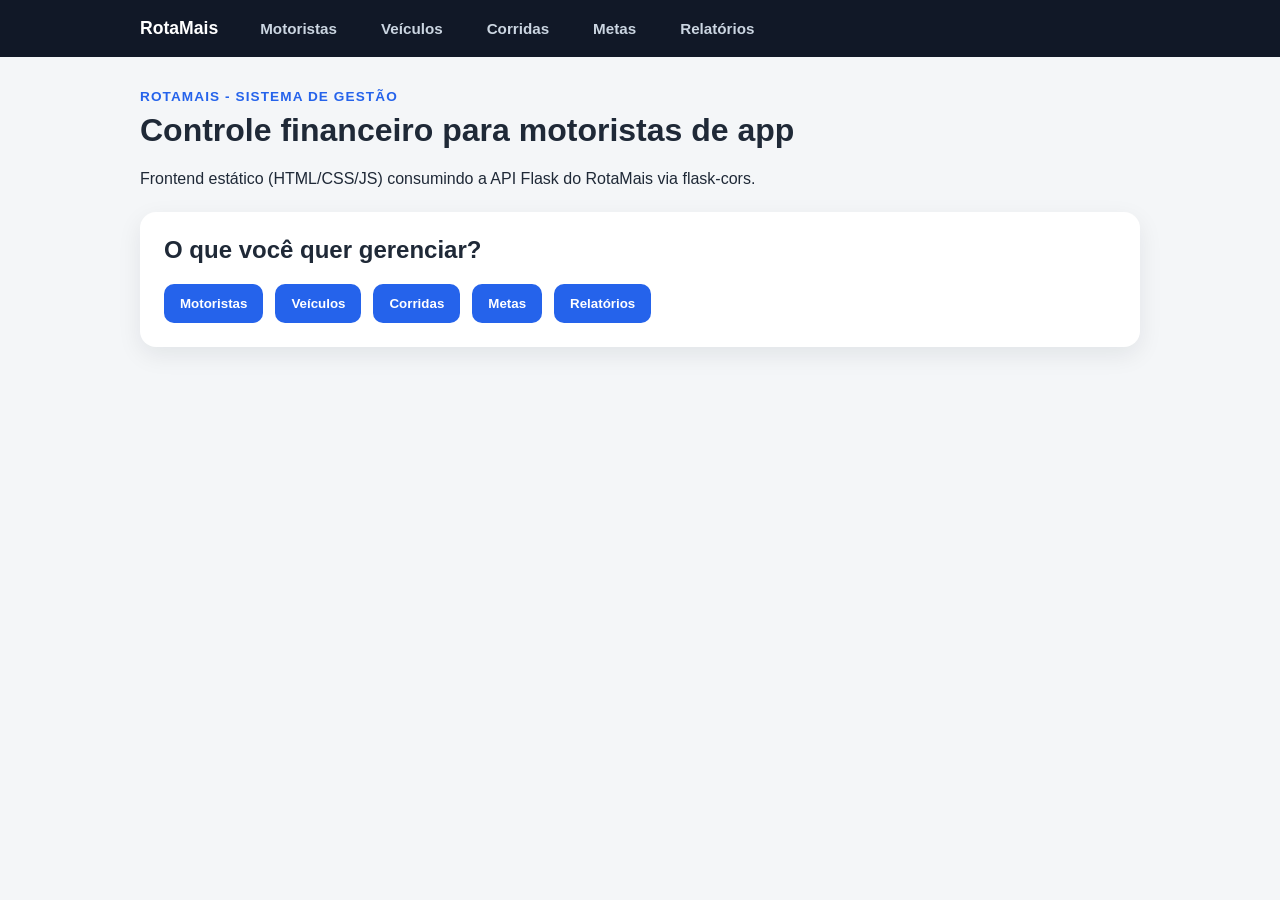
==== frontend/index.html @ 48ef64f6 "Reorganiza arquitetura: controllers/services como classes, models com metodos, repository, README" ====
<!DOCTYPE html>
<html lang="pt-BR">
<head>
    <meta charset="UTF-8">
    <meta name="viewport" content="width=device-width, initial-scale=1.0">
    <title>RotaMais</title>
    <link rel="stylesheet" href="css/style.css">
</head>
<body>
    <nav class="navbar">
        <div class="navbar-inner">
            <a href="index.html" class="navbar-logo">RotaMais</a>
            <a href="paginas/motoristas.html" class="navbar-link">Motoristas</a>
            <a href="paginas/veiculos.html" class="navbar-link">Veículos</a>
            <a href="paginas/corridas.html" class="navbar-link">Corridas</a>
            <a href="paginas/meta.html" class="navbar-link">Metas</a>
            <a href="paginas/relatorios.html" class="navbar-link">Relatórios</a>
        </div>
    </nav>

    <main class="container">
        <header class="cabecalho">
            <p class="tag">RotaMais - Sistema de Gestão</p>
            <h1>Controle financeiro para motoristas de app</h1>
            <p>Frontend estático (HTML/CSS/JS) consumindo a API Flask do RotaMais via flask-cors.</p>
        </header>

        <section class="card">
            <h2>O que você quer gerenciar?</h2>
            <div class="acoes-formulario" style="justify-content: flex-start;">
                <a href="paginas/motoristas.html"><button type="button">Motoristas</button></a>
                <a href="paginas/veiculos.html"><button type="button">Veículos</button></a>
                <a href="paginas/corridas.html"><button type="button">Corridas</button></a>
                <a href="paginas/meta.html"><button type="button">Metas</button></a>
                <a href="paginas/relatorios.html"><button type="button">Relatórios</button></a>
            </div>
        </section>
    </main>
</body>
</html>
---- frontend/css/style.css ----
* {
    box-sizing: border-box;
}

.navbar {
    background: #111827;
    padding: 14px 0;
}

.navbar-inner {
    width: min(1000px, 92%);
    margin: 0 auto;
    display: flex;
    align-items: center;
    gap: 24px;
    flex-wrap: wrap;
}

.navbar-logo {
    color: #ffffff;
    font-weight: bold;
    font-size: 1.1rem;
    text-decoration: none;
    margin-right: 8px;
}

.navbar-link {
    color: #cbd5e1;
    text-decoration: none;
    font-weight: bold;
    font-size: 0.95rem;
    padding: 6px 10px;
    border-radius: 8px;
}

.navbar-link:hover {
    background: #1f2937;
    color: #ffffff;
}

.navbar-link.ativo {
    background: #2563eb;
    color: #ffffff;
}

body {
    margin: 0;
    font-family: Arial, Helvetica, sans-serif;
    background: #f4f6f8;
    color: #1f2937;
}

.container {
    width: min(1000px, 92%);
    margin: 32px auto;
}

.cabecalho {
    margin-bottom: 24px;
}

.tag {
    margin: 0 0 8px;
    font-size: 0.85rem;
    text-transform: uppercase;
    letter-spacing: 0.08em;
    font-weight: bold;
    color: #2563eb;
}

h1, h2 {
    margin-top: 0;
}

.card {
    background: #ffffff;
    padding: 24px;
    border-radius: 16px;
    box-shadow: 0 8px 24px rgba(15, 23, 42, 0.08);
    margin-bottom: 24px;
}

form {
    display: grid;
    gap: 10px;
}

label {
    font-weight: bold;
}

input {
    width: 100%;
    padding: 12px;
    border: 1px solid #cbd5e1;
    border-radius: 10px;
    font-size: 1rem;
}

button {
    border: 0;
    padding: 12px 16px;
    border-radius: 10px;
    background: #2563eb;
    color: white;
    font-weight: bold;
    cursor: pointer;
}

button:hover {
    opacity: 0.9;
}

button.secundario {
    background: #e5e7eb;
    color: #111827;
}

button.perigo {
    background: #dc2626;
}

.acoes-formulario,
.topo-lista {
    display: flex;
    gap: 12px;
    align-items: center;
    justify-content: space-between;
    flex-wrap: wrap;
    margin-top: 12px;
}

.mensagem {
    min-height: 24px;
    font-weight: bold;
}

.mensagem.sucesso {
    color: #15803d;
}

.mensagem.erro {
    color: #dc2626;
}

table {
    width: 100%;
    border-collapse: collapse;
    overflow: hidden;
}

th, td {
    padding: 12px;
    border-bottom: 1px solid #e5e7eb;
    text-align: left;
}

th {
    background: #f8fafc;
}

.acoes-tabela {
    display: flex;
    gap: 8px;
    flex-wrap: wrap;
}

@media (max-width: 700px) {
    table, thead, tbody, th, td, tr {
        display: block;
    }

    thead {
        display: none;
    }

    tr {
        padding: 12px 0;
        border-bottom: 1px solid #e5e7eb;
    }

    td {
        border: 0;
        padding: 6px 0;
    }

    td::before {
        content: attr(data-label);
        font-weight: bold;
        display: block;
    }
}
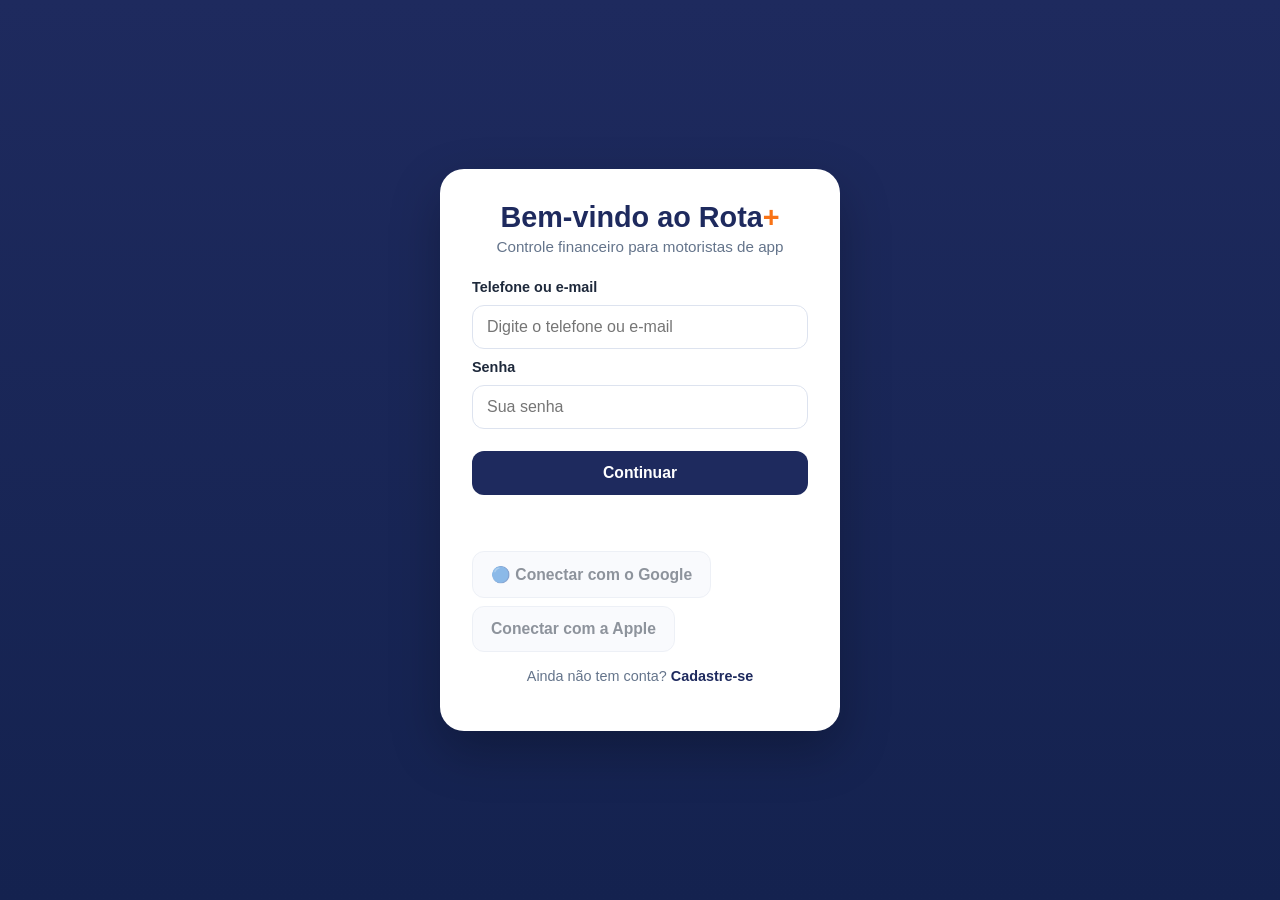
==== commit 43c09061: "Correção de problemas" ====
--- a/frontend/index.html
+++ b/frontend/index.html
@@ -9,20 +9,25 @@
 <body>
     <nav class="navbar">
         <div class="navbar-inner">
-            <a href="index.html" class="navbar-logo">RotaMais</a>
+            <img src="paginas/images/Logo.png" alt="logotipo" class="logo-foto">
+            <a href="index.html" class="navbar-logo">Rota<span class="mais">+</span></a>
             <a href="paginas/motoristas.html" class="navbar-link">Motoristas</a>
             <a href="paginas/veiculos.html" class="navbar-link">Veículos</a>
             <a href="paginas/corridas.html" class="navbar-link">Corridas</a>
+            <a href="paginas/gastos.html" class="navbar-link">Gastos</a>
             <a href="paginas/meta.html" class="navbar-link">Metas</a>
+            <a href="paginas/cofrinho.html" class="navbar-link">Cofrinho</a>
             <a href="paginas/relatorios.html" class="navbar-link">Relatórios</a>
+            <div class="navbar-spacer"></div>
+            <button id="botao-sair" class="navbar-sair">Sair</button>
         </div>
     </nav>
 
     <main class="container">
         <header class="cabecalho">
             <p class="tag">RotaMais - Sistema de Gestão</p>
-            <h1>Controle financeiro para motoristas de app</h1>
-            <p>Frontend estático (HTML/CSS/JS) consumindo a API Flask do RotaMais via flask-cors.</p>
+            <h1 id="titulo-boas-vindas">Controle financeiro para motoristas de app</h1>
+            <p>Frontend estático (HTML/CSS/JS) consumindo a API Flask do RotaMais.</p>
         </header>
 
         <section class="card">
@@ -36,5 +41,8 @@
             </div>
         </section>
     </main>
+
+    <script src="js/auth.js"></script>
+    <script src="js/index.js"></script>
 </body>
 </html>
--- a/frontend/css/style.css
+++ b/frontend/css/style.css
@@ -1,10 +1,31 @@
+:root {
+    --cor-primaria: #1e2a5e;
+    --cor-primaria-clara: #2d3f7e;
+    --cor-destaque: #f97316;
+    --cor-fundo: #eef1f8;
+    --cor-card: #ffffff;
+    --cor-texto: #1e293b;
+    --cor-texto-suave: #64748b;
+    --cor-sucesso: #16a34a;
+    --cor-erro: #dc2626;
+    --cor-borda: #dde3ef;
+    --raio: 18px;
+}
+
 * {
     box-sizing: border-box;
 }
 
+body {
+    margin: 0;
+    font-family: "Segoe UI", Arial, Helvetica, sans-serif;
+    background: var(--cor-fundo);
+    color: var(--cor-texto);
+}
+
 .navbar {
-    background: #111827;
-    padding: 14px 0;
+    background: var(--cor-primaria);
+    padding: 16px 0;
 }
 
 .navbar-inner {
@@ -16,43 +37,71 @@
     flex-wrap: wrap;
 }
 
+.logo-foto {
+    width: 5%;          
+    height: 10%;         
+    border-radius: 50%;    
+    object-fit: cover;
+}
+
 .navbar-logo {
     color: #ffffff;
-    font-weight: bold;
-    font-size: 1.1rem;
+    font-weight: 800;
+    font-size: 1.15rem;
     text-decoration: none;
     margin-right: 8px;
+    letter-spacing: -0.02em;
+}
+
+.navbar-logo .mais {
+    color: var(--cor-destaque);
 }
 
 .navbar-link {
-    color: #cbd5e1;
+    color: #c7d0e8;
     text-decoration: none;
-    font-weight: bold;
+    font-weight: 600;
     font-size: 0.95rem;
-    padding: 6px 10px;
-    border-radius: 8px;
+    padding: 7px 12px;
+    border-radius: 10px;
 }
 
 .navbar-link:hover {
-    background: #1f2937;
+    background: var(--cor-primaria-clara);
     color: #ffffff;
 }
 
 .navbar-link.ativo {
-    background: #2563eb;
-    color: #ffffff;
-}
-
-body {
-    margin: 0;
-    font-family: Arial, Helvetica, sans-serif;
-    background: #f4f6f8;
-    color: #1f2937;
+    background: var(--cor-destaque);
+    color: #ffffff;
+}
+
+.navbar-spacer {
+    flex: 1;
+}
+
+.navbar-sair {
+    color: #c7d0e8;
+    background: transparent;
+    border: 1px solid rgba(255, 255, 255, 0.25);
+    border-radius: 10px;
+    padding: 7px 14px;
+    font-weight: 600;
+    cursor: pointer;
+}
+
+.navbar-sair:hover {
+    background: rgba(255, 255, 255, 0.1);
+    color: #ffffff;
 }
 
 .container {
     width: min(1000px, 92%);
     margin: 32px auto;
+}
+
+.container.estreito {
+    width: min(420px, 92%);
 }
 
 .cabecalho {
@@ -64,20 +113,30 @@
     font-size: 0.85rem;
     text-transform: uppercase;
     letter-spacing: 0.08em;
-    font-weight: bold;
-    color: #2563eb;
+    font-weight: 700;
+    color: var(--cor-destaque);
 }
 
 h1, h2 {
     margin-top: 0;
+    color: var(--cor-primaria);
 }
 
 .card {
-    background: #ffffff;
+    background: var(--cor-card);
     padding: 24px;
-    border-radius: 16px;
-    box-shadow: 0 8px 24px rgba(15, 23, 42, 0.08);
+    border-radius: var(--raio);
+    box-shadow: 0 10px 30px rgba(30, 42, 94, 0.08);
     margin-bottom: 24px;
+}
+
+.card-escuro {
+    background: var(--cor-primaria);
+    color: #ffffff;
+}
+
+.card-escuro h1, .card-escuro h2 {
+    color: #ffffff;
 }
 
 form {
@@ -86,38 +145,57 @@
 }
 
 label {
-    font-weight: bold;
-}
-
-input {
+    font-weight: 700;
+    font-size: 0.9rem;
+    color: var(--cor-texto);
+}
+
+input, select {
     width: 100%;
-    padding: 12px;
-    border: 1px solid #cbd5e1;
-    border-radius: 10px;
+    padding: 12px 14px;
+    border: 1px solid var(--cor-borda);
+    border-radius: 12px;
     font-size: 1rem;
+    background: #ffffff;
+    font-family: inherit;
+}
+
+input:focus, select:focus {
+    outline: 2px solid var(--cor-primaria-clara);
+    outline-offset: 1px;
 }
 
 button {
     border: 0;
-    padding: 12px 16px;
-    border-radius: 10px;
-    background: #2563eb;
+    padding: 13px 18px;
+    border-radius: 12px;
+    background: var(--cor-primaria);
     color: white;
-    font-weight: bold;
+    font-weight: 700;
     cursor: pointer;
+    font-size: 0.98rem;
 }
 
 button:hover {
-    opacity: 0.9;
+    opacity: 0.92;
+}
+
+button.destaque {
+    background: var(--cor-destaque);
 }
 
 button.secundario {
-    background: #e5e7eb;
-    color: #111827;
+    background: #e7ebf5;
+    color: var(--cor-primaria);
 }
 
 button.perigo {
-    background: #dc2626;
+    background: var(--cor-erro);
+}
+
+button:disabled {
+    opacity: 0.5;
+    cursor: not-allowed;
 }
 
 .acoes-formulario,
@@ -132,15 +210,15 @@
 
 .mensagem {
     min-height: 24px;
-    font-weight: bold;
+    font-weight: 700;
 }
 
 .mensagem.sucesso {
-    color: #15803d;
+    color: var(--cor-sucesso);
 }
 
 .mensagem.erro {
-    color: #dc2626;
+    color: var(--cor-erro);
 }
 
 table {
@@ -151,18 +229,148 @@
 
 th, td {
     padding: 12px;
-    border-bottom: 1px solid #e5e7eb;
+    border-bottom: 1px solid var(--cor-borda);
     text-align: left;
 }
 
 th {
-    background: #f8fafc;
+    background: #f5f7fc;
+    color: var(--cor-primaria);
+    font-size: 0.85rem;
+    text-transform: uppercase;
+    letter-spacing: 0.03em;
 }
 
 .acoes-tabela {
     display: flex;
     gap: 8px;
     flex-wrap: wrap;
+}
+
+/* Login / Cadastro */
+.tela-auth {
+    min-height: 100vh;
+    display: flex;
+    align-items: center;
+    justify-content: center;
+    background: linear-gradient(180deg, var(--cor-primaria) 0%, #14224f 100%);
+    padding: 24px;
+}
+
+.cartao-auth {
+    background: #ffffff;
+    border-radius: 24px;
+    padding: 32px;
+    width: min(400px, 100%);
+    box-shadow: 0 20px 50px rgba(0, 0, 0, 0.25);
+}
+
+.logo-auth {
+    text-align: center;
+    margin-bottom: 24px;
+}
+
+.logo-auth .titulo {
+    font-size: 1.8rem;
+    font-weight: 800;
+    color: var(--cor-primaria);
+}
+
+.logo-auth .titulo .mais {
+    color: var(--cor-destaque);
+}
+
+.logo-auth .subtitulo {
+    color: var(--cor-texto-suave);
+    font-size: 0.95rem;
+    margin-top: 4px;
+}
+
+.link-auth {
+    text-align: center;
+    margin-top: 16px;
+    font-size: 0.9rem;
+    color: var(--cor-texto-suave);
+}
+
+.link-auth a {
+    color: var(--cor-primaria);
+    font-weight: 700;
+    text-decoration: none;
+}
+
+.link-auth a:hover {
+    text-decoration: underline;
+}
+
+.botao-social {
+    background: #f5f7fc;
+    color: var(--cor-texto);
+    border: 1px solid var(--cor-borda);
+    display: flex;
+    align-items: center;
+    justify-content: center;
+    gap: 8px;
+}
+
+/* Cards de métrica (relatórios / dashboard) */
+.grade-metricas {
+    display: grid;
+    grid-template-columns: repeat(auto-fit, minmax(160px, 1fr));
+    gap: 16px;
+}
+
+.metrica {
+    background: #f5f7fc;
+    border-radius: 14px;
+    padding: 16px;
+}
+
+.metrica .rotulo {
+    font-size: 0.8rem;
+    color: var(--cor-texto-suave);
+    font-weight: 700;
+    text-transform: uppercase;
+}
+
+.metrica .valor {
+    font-size: 1.4rem;
+    font-weight: 800;
+    color: var(--cor-primaria);
+}
+
+.barra-progresso {
+    background: #e7ebf5;
+    border-radius: 999px;
+    height: 10px;
+    overflow: hidden;
+    margin-top: 6px;
+}
+.barra-progresso-preenchida {
+    background: var(--cor-destaque);
+    height: 100%;
+    border-radius: 999px;
+}
+.objetivo {
+    background: #f5f7fc;
+    border-radius: 14px;
+    padding: 16px;
+    margin-bottom: 12px;
+}
+.objetivo-topo {
+    display: flex;
+    justify-content: space-between;
+    align-items: center;
+    gap: 8px;
+    flex-wrap: wrap;
+}
+.objetivo-nome {
+    font-weight: 800;
+    color: var(--cor-primaria);
+}
+.objetivo-valores {
+    font-size: 0.85rem;
+    color: var(--cor-texto-suave);
 }
 
 @media (max-width: 700px) {
@@ -176,7 +384,7 @@
 
     tr {
         padding: 12px 0;
-        border-bottom: 1px solid #e5e7eb;
+        border-bottom: 1px solid var(--cor-borda);
     }
 
     td {
@@ -188,5 +396,8 @@
         content: attr(data-label);
         font-weight: bold;
         display: block;
+        color: var(--cor-texto-suave);
+        font-size: 0.75rem;
+        text-transform: uppercase;
     }
-}+}
